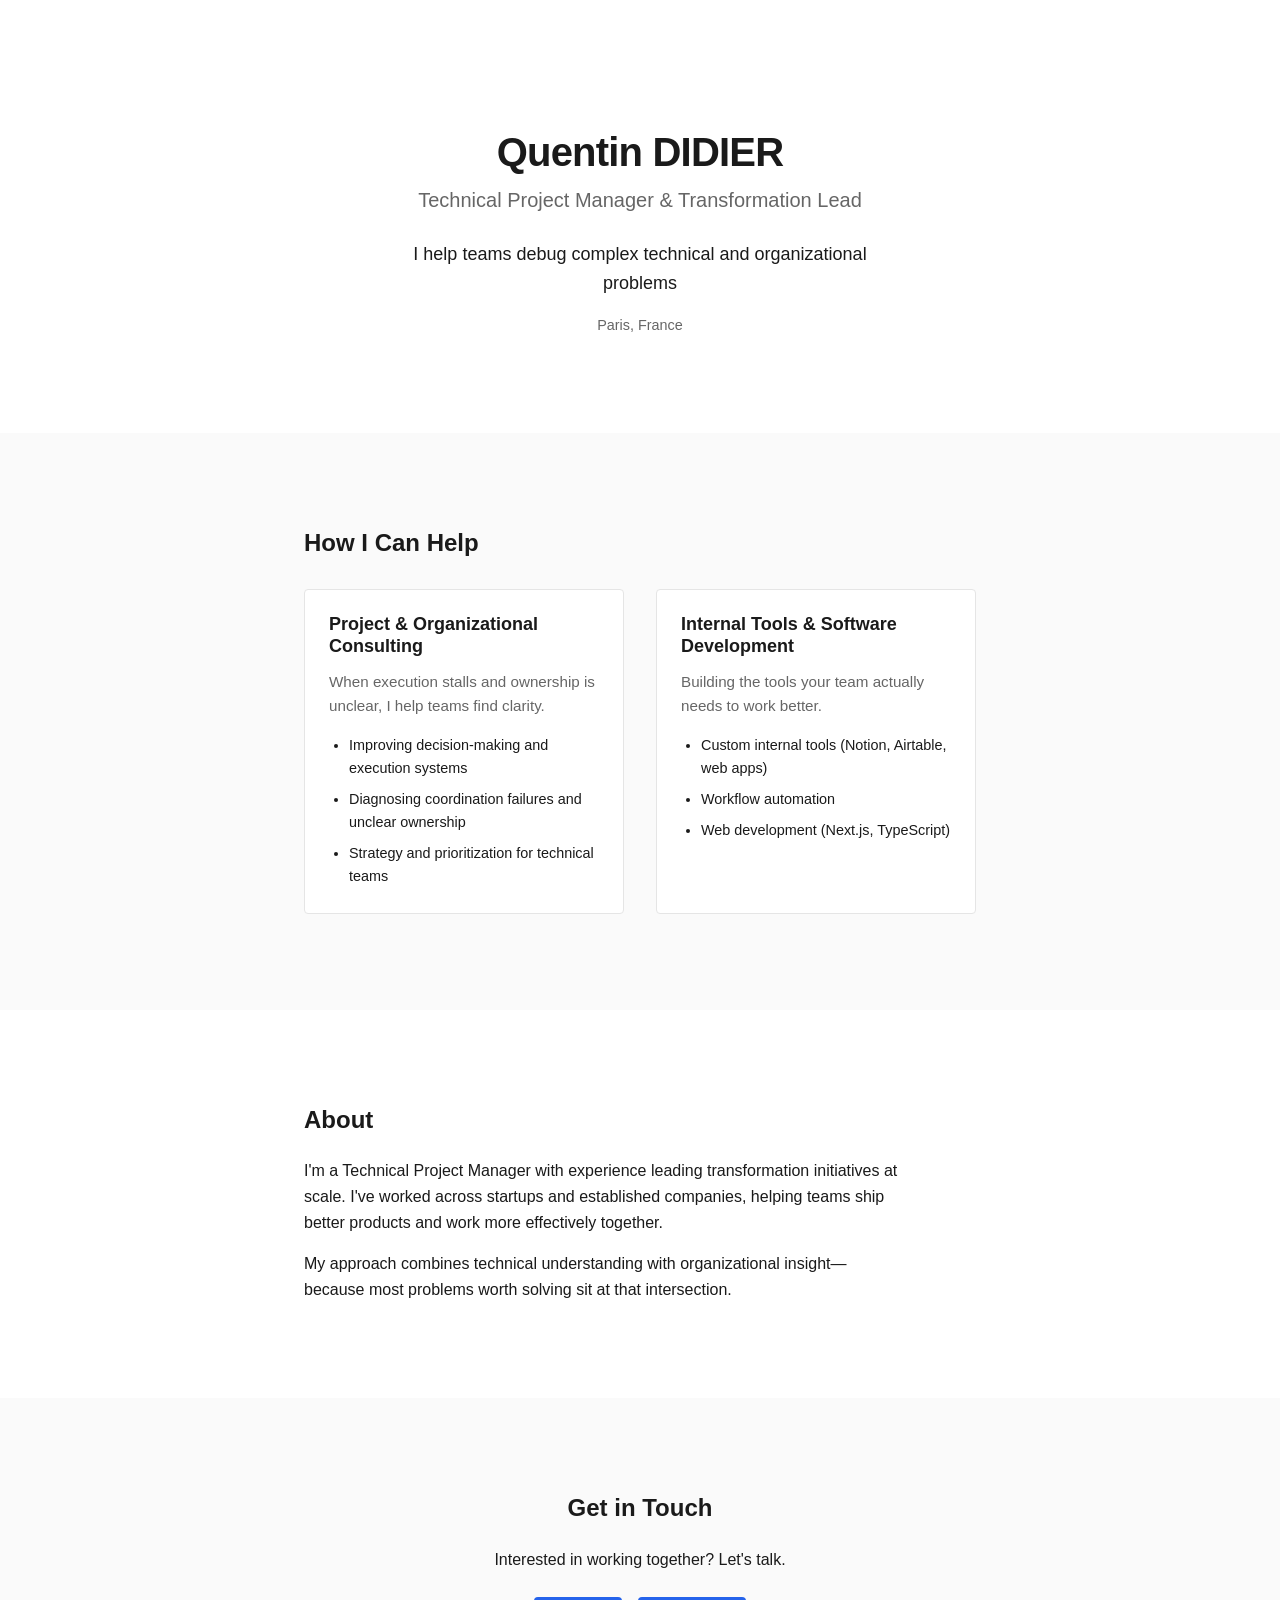
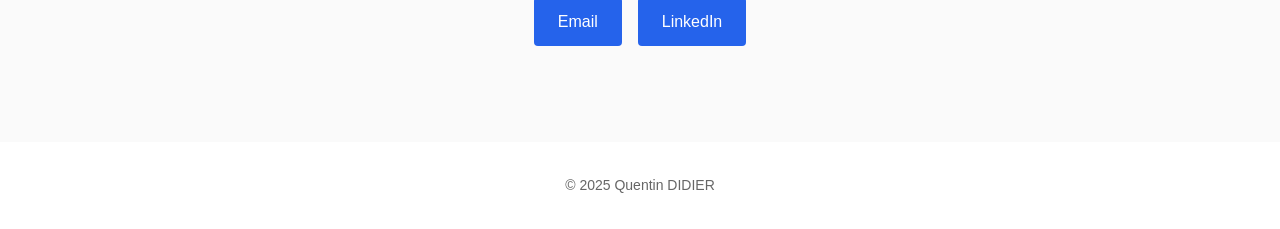
==== index.html @ a5c6af50 "Update contact email and LinkedIn URL" ====
<!DOCTYPE html>
<html lang="en">
<head>
    <meta charset="UTF-8">
    <meta name="viewport" content="width=device-width, initial-scale=1.0">
    <title>Quentin DIDIER - Technical Project Manager & Transformation Lead</title>
    <meta name="description" content="I help teams debug complex technical and organizational problems. Technical Project Manager & Transformation Lead based in Paris.">

    <!-- Open Graph / Social -->
    <meta property="og:type" content="website">
    <meta property="og:title" content="Quentin DIDIER - Technical Project Manager & Transformation Lead">
    <meta property="og:description" content="I help teams debug complex technical and organizational problems.">

    <link rel="stylesheet" href="css/style.css">
</head>
<body>
    <!-- Hero Section -->
    <header class="hero">
        <div class="container">
            <h1>Quentin DIDIER</h1>
            <p class="title">Technical Project Manager & Transformation Lead</p>
            <p class="tagline">I help teams debug complex technical and organizational problems</p>
            <p class="location">Paris, France</p>
        </div>
    </header>

    <!-- Services Section -->
    <section class="services" id="services">
        <div class="container">
            <h2>How I Can Help</h2>
            <div class="services-grid">
                <div class="service-card">
                    <h3>Project & Organizational Consulting</h3>
                    <p>When execution stalls and ownership is unclear, I help teams find clarity.</p>
                    <ul>
                        <li>Improving decision-making and execution systems</li>
                        <li>Diagnosing coordination failures and unclear ownership</li>
                        <li>Strategy and prioritization for technical teams</li>
                    </ul>
                </div>
                <div class="service-card">
                    <h3>Internal Tools & Software Development</h3>
                    <p>Building the tools your team actually needs to work better.</p>
                    <ul>
                        <li>Custom internal tools (Notion, Airtable, web apps)</li>
                        <li>Workflow automation</li>
                        <li>Web development (Next.js, TypeScript)</li>
                    </ul>
                </div>
            </div>
        </div>
    </section>

    <!-- About Section -->
    <section class="about" id="about">
        <div class="container">
            <h2>About</h2>
            <p>I'm a Technical Project Manager with experience leading transformation initiatives at scale. I've worked across startups and established companies, helping teams ship better products and work more effectively together.</p>
            <p>My approach combines technical understanding with organizational insight—because most problems worth solving sit at that intersection.</p>
        </div>
    </section>

    <!-- Contact Section -->
    <section class="contact" id="contact">
        <div class="container">
            <h2>Get in Touch</h2>
            <p>Interested in working together? Let's talk.</p>
            <div class="contact-links">
                <a href="mailto:quentin.didier708@gmail.com" class="contact-link">Email</a>
                <a href="https://www.linkedin.com/in/quentin-didier-521376197/" target="_blank" rel="noopener noreferrer" class="contact-link">LinkedIn</a>
            </div>
        </div>
    </section>

    <!-- Footer -->
    <footer>
        <div class="container">
            <p>&copy; 2025 Quentin DIDIER</p>
        </div>
    </footer>
</body>
</html>
---- css/style.css ----
/* Reset and Base Styles */
*,
*::before,
*::after {
    box-sizing: border-box;
    margin: 0;
    padding: 0;
}

:root {
    --color-text: #1a1a1a;
    --color-text-muted: #666;
    --color-background: #fff;
    --color-accent: #2563eb;
    --color-accent-hover: #1d4ed8;
    --color-border: #e5e5e5;
    --font-stack: -apple-system, BlinkMacSystemFont, "Segoe UI", Roboto, "Helvetica Neue", Arial, sans-serif;
    --max-width: 720px;
    --spacing-section: 6rem;
    --spacing-element: 1.5rem;
}

html {
    font-size: 16px;
    scroll-behavior: smooth;
}

body {
    font-family: var(--font-stack);
    color: var(--color-text);
    background-color: var(--color-background);
    line-height: 1.6;
    -webkit-font-smoothing: antialiased;
}

/* Container */
.container {
    max-width: var(--max-width);
    margin: 0 auto;
    padding: 0 1.5rem;
}

/* Typography */
h1, h2, h3 {
    line-height: 1.2;
    font-weight: 600;
}

h1 {
    font-size: 2.5rem;
    letter-spacing: -0.02em;
}

h2 {
    font-size: 1.5rem;
    margin-bottom: var(--spacing-element);
}

h3 {
    font-size: 1.125rem;
    margin-bottom: 0.75rem;
}

p {
    margin-bottom: 1rem;
}

p:last-child {
    margin-bottom: 0;
}

/* Hero Section */
.hero {
    padding: 8rem 0 6rem;
    text-align: center;
}

.hero h1 {
    margin-bottom: 0.5rem;
}

.hero .title {
    font-size: 1.25rem;
    color: var(--color-text-muted);
    margin-bottom: 1.5rem;
}

.hero .tagline {
    font-size: 1.125rem;
    max-width: 480px;
    margin: 0 auto 1rem;
}

.hero .location {
    color: var(--color-text-muted);
    font-size: 0.9rem;
    margin-bottom: 0;
}

/* Sections */
section {
    padding: var(--spacing-section) 0;
}

.services {
    background-color: #fafafa;
}

/* Services Grid */
.services-grid {
    display: grid;
    gap: 2rem;
    margin-top: 2rem;
}

@media (min-width: 600px) {
    .services-grid {
        grid-template-columns: 1fr 1fr;
    }
}

.service-card {
    background: var(--color-background);
    padding: 1.5rem;
    border: 1px solid var(--color-border);
    border-radius: 4px;
}

.service-card p {
    color: var(--color-text-muted);
    font-size: 0.95rem;
}

.service-card ul {
    margin-top: 1rem;
    padding-left: 1.25rem;
}

.service-card li {
    margin-bottom: 0.5rem;
    font-size: 0.9rem;
}

.service-card li:last-child {
    margin-bottom: 0;
}

/* About Section */
.about p {
    max-width: 600px;
}

/* Contact Section */
.contact {
    text-align: center;
    background-color: #fafafa;
}

.contact-links {
    display: flex;
    gap: 1rem;
    justify-content: center;
    margin-top: 1.5rem;
}

.contact-link {
    display: inline-block;
    padding: 0.75rem 1.5rem;
    background-color: var(--color-accent);
    color: var(--color-background);
    text-decoration: none;
    border-radius: 4px;
    font-weight: 500;
    transition: background-color 0.2s ease;
}

.contact-link:hover {
    background-color: var(--color-accent-hover);
}

/* Footer */
footer {
    padding: 2rem 0;
    text-align: center;
    color: var(--color-text-muted);
    font-size: 0.875rem;
}

/* Responsive */
@media (max-width: 600px) {
    :root {
        --spacing-section: 4rem;
    }

    h1 {
        font-size: 2rem;
    }

    .hero {
        padding: 5rem 0 4rem;
    }

    .hero .title {
        font-size: 1.1rem;
    }

    .hero .tagline {
        font-size: 1rem;
    }

    .contact-links {
        flex-direction: column;
        align-items: center;
    }

    .contact-link {
        width: 100%;
        max-width: 200px;
    }
}
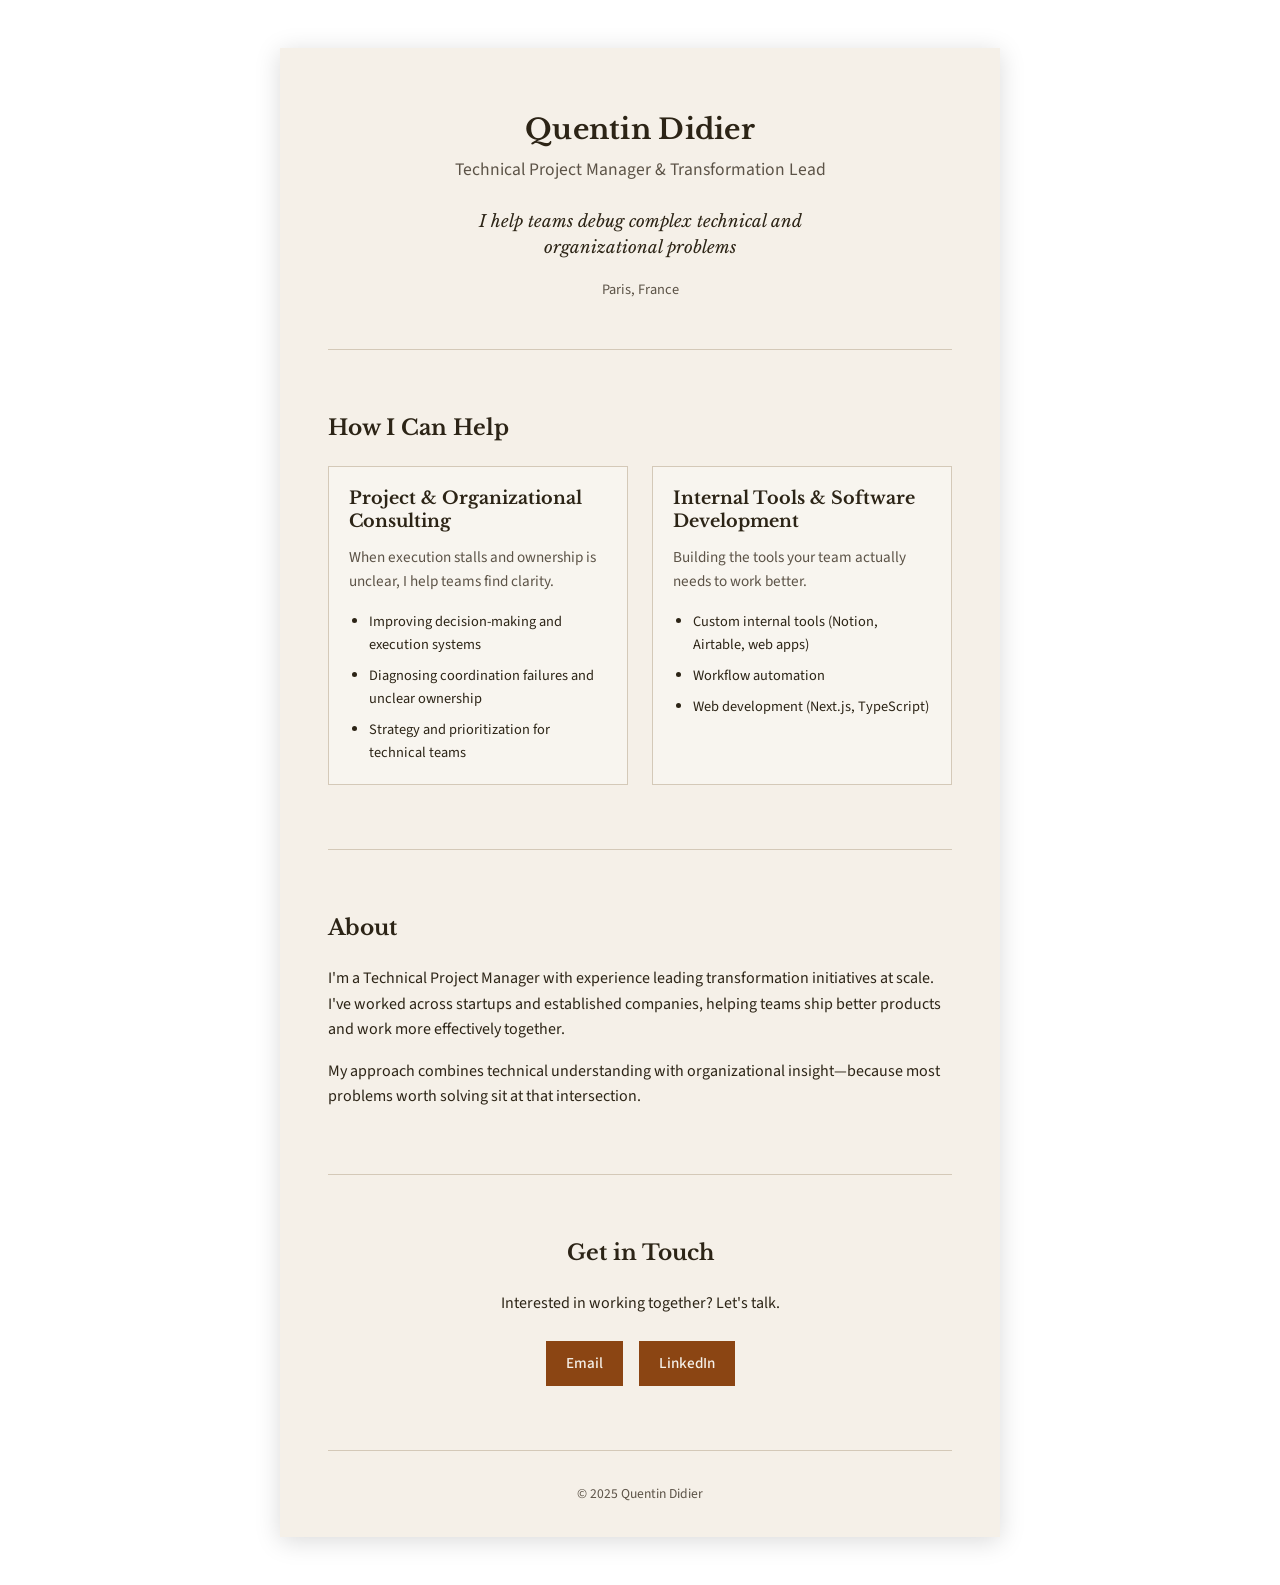
==== commit 21e94f30: "Redesign: warm paper aesthetic with antique map background - Fixed Cantino planisphere as full-page " ====
--- a/index.html
+++ b/index.html
@@ -3,30 +3,33 @@
 <head>
     <meta charset="UTF-8">
     <meta name="viewport" content="width=device-width, initial-scale=1.0">
-    <title>Quentin DIDIER - Technical Project Manager & Transformation Lead</title>
+    <title>Quentin Didier - Technical Project Manager & Transformation Lead</title>
     <meta name="description" content="I help teams debug complex technical and organizational problems. Technical Project Manager & Transformation Lead based in Paris.">
 
     <!-- Open Graph / Social -->
     <meta property="og:type" content="website">
-    <meta property="og:title" content="Quentin DIDIER - Technical Project Manager & Transformation Lead">
+    <meta property="og:title" content="Quentin Didier - Technical Project Manager & Transformation Lead">
     <meta property="og:description" content="I help teams debug complex technical and organizational problems.">
+
+    <!-- Fonts -->
+    <link rel="preconnect" href="https://fonts.googleapis.com">
+    <link rel="preconnect" href="https://fonts.gstatic.com" crossorigin>
+    <link href="https://fonts.googleapis.com/css2?family=Libre+Baskerville:ital,wght@0,400;0,700;1,400&family=Source+Sans+3:wght@400;500;600&display=swap" rel="stylesheet">
 
     <link rel="stylesheet" href="css/style.css">
 </head>
 <body>
-    <!-- Hero Section -->
-    <header class="hero">
-        <div class="container">
-            <h1>Quentin DIDIER</h1>
+    <main class="content-box">
+        <!-- Hero Section -->
+        <header class="hero">
+            <h1>Quentin Didier</h1>
             <p class="title">Technical Project Manager & Transformation Lead</p>
             <p class="tagline">I help teams debug complex technical and organizational problems</p>
             <p class="location">Paris, France</p>
-        </div>
-    </header>
+        </header>
 
-    <!-- Services Section -->
-    <section class="services" id="services">
-        <div class="container">
+        <!-- Services Section -->
+        <section class="services" id="services">
             <h2>How I Can Help</h2>
             <div class="services-grid">
                 <div class="service-card">
@@ -48,35 +51,29 @@
                     </ul>
                 </div>
             </div>
-        </div>
-    </section>
+        </section>
 
-    <!-- About Section -->
-    <section class="about" id="about">
-        <div class="container">
+        <!-- About Section -->
+        <section class="about" id="about">
             <h2>About</h2>
             <p>I'm a Technical Project Manager with experience leading transformation initiatives at scale. I've worked across startups and established companies, helping teams ship better products and work more effectively together.</p>
             <p>My approach combines technical understanding with organizational insight—because most problems worth solving sit at that intersection.</p>
-        </div>
-    </section>
+        </section>
 
-    <!-- Contact Section -->
-    <section class="contact" id="contact">
-        <div class="container">
+        <!-- Contact Section -->
+        <section class="contact" id="contact">
             <h2>Get in Touch</h2>
             <p>Interested in working together? Let's talk.</p>
             <div class="contact-links">
                 <a href="mailto:quentin.didier708@gmail.com" class="contact-link">Email</a>
                 <a href="https://www.linkedin.com/in/quentin-didier-521376197/" target="_blank" rel="noopener noreferrer" class="contact-link">LinkedIn</a>
             </div>
-        </div>
-    </section>
+        </section>
 
-    <!-- Footer -->
-    <footer>
-        <div class="container">
-            <p>&copy; 2025 Quentin DIDIER</p>
-        </div>
-    </footer>
+        <!-- Footer -->
+        <footer>
+            <p>&copy; 2025 Quentin Didier</p>
+        </footer>
+    </main>
 </body>
 </html>
--- a/css/style.css
+++ b/css/style.css
@@ -8,15 +8,21 @@
 }
 
 :root {
-    --color-text: #1a1a1a;
-    --color-text-muted: #666;
-    --color-background: #fff;
-    --color-accent: #2563eb;
-    --color-accent-hover: #1d4ed8;
-    --color-border: #e5e5e5;
-    --font-stack: -apple-system, BlinkMacSystemFont, "Segoe UI", Roboto, "Helvetica Neue", Arial, sans-serif;
+    /* Warm paper palette */
+    --color-paper: #f5f0e8;
+    --color-text: #2c2416;
+    --color-text-muted: #5c5347;
+    --color-accent: #8b4513;
+    --color-accent-hover: #6b3410;
+    --color-border: #d4c9b8;
+
+    /* Fonts */
+    --font-serif: 'Libre Baskerville', Georgia, serif;
+    --font-sans: 'Source Sans 3', -apple-system, BlinkMacSystemFont, sans-serif;
+
+    /* Layout */
     --max-width: 720px;
-    --spacing-section: 6rem;
+    --spacing-section: 4rem;
     --spacing-element: 1.5rem;
 }
 
@@ -25,39 +31,55 @@
     scroll-behavior: smooth;
 }
 
+/* Fixed map background */
 body {
-    font-family: var(--font-stack);
+    font-family: var(--font-sans);
     color: var(--color-text);
-    background-color: var(--color-background);
     line-height: 1.6;
     -webkit-font-smoothing: antialiased;
-}
-
-/* Container */
-.container {
+    background-image: url('../assets/Cantino_planisphere_(1502).jpg');
+    background-size: cover;
+    background-position: center;
+    background-attachment: fixed;
+    background-repeat: no-repeat;
+    min-height: 100vh;
+}
+
+/* Content box - scrollable paper container */
+.content-box {
     max-width: var(--max-width);
-    margin: 0 auto;
-    padding: 0 1.5rem;
+    margin: 2rem auto;
+    background-color: var(--color-paper);
+    box-shadow: 0 4px 24px rgba(0, 0, 0, 0.15);
+    padding: 0 2rem;
+}
+
+@media (min-width: 800px) {
+    .content-box {
+        margin: 3rem auto;
+        padding: 0 3rem;
+    }
 }
 
 /* Typography */
 h1, h2, h3 {
-    line-height: 1.2;
-    font-weight: 600;
+    font-family: var(--font-serif);
+    line-height: 1.3;
+    font-weight: 700;
 }
 
 h1 {
-    font-size: 2.5rem;
-    letter-spacing: -0.02em;
+    font-size: 1.75rem;
+    letter-spacing: 0.01em;
 }
 
 h2 {
-    font-size: 1.5rem;
+    font-size: 1.35rem;
     margin-bottom: var(--spacing-element);
 }
 
 h3 {
-    font-size: 1.125rem;
+    font-size: 1.1rem;
     margin-bottom: 0.75rem;
 }
 
@@ -71,8 +93,9 @@
 
 /* Hero Section */
 .hero {
-    padding: 8rem 0 6rem;
+    padding: 4rem 0 3rem;
     text-align: center;
+    border-bottom: 1px solid var(--color-border);
 }
 
 .hero h1 {
@@ -80,14 +103,16 @@
 }
 
 .hero .title {
-    font-size: 1.25rem;
+    font-size: 1.1rem;
     color: var(--color-text-muted);
     margin-bottom: 1.5rem;
 }
 
 .hero .tagline {
-    font-size: 1.125rem;
-    max-width: 480px;
+    font-family: var(--font-serif);
+    font-style: italic;
+    font-size: 1.05rem;
+    max-width: 420px;
     margin: 0 auto 1rem;
 }
 
@@ -100,17 +125,14 @@
 /* Sections */
 section {
     padding: var(--spacing-section) 0;
-}
-
-.services {
-    background-color: #fafafa;
+    border-bottom: 1px solid var(--color-border);
 }
 
 /* Services Grid */
 .services-grid {
     display: grid;
-    gap: 2rem;
-    margin-top: 2rem;
+    gap: 1.5rem;
+    margin-top: 1.5rem;
 }
 
 @media (min-width: 600px) {
@@ -120,10 +142,9 @@
 }
 
 .service-card {
-    background: var(--color-background);
-    padding: 1.5rem;
+    padding: 1.25rem;
     border: 1px solid var(--color-border);
-    border-radius: 4px;
+    background-color: rgba(255, 255, 255, 0.3);
 }
 
 .service-card p {
@@ -147,13 +168,12 @@
 
 /* About Section */
 .about p {
-    max-width: 600px;
+    max-width: 100%;
 }
 
 /* Contact Section */
 .contact {
     text-align: center;
-    background-color: #fafafa;
 }
 
 .contact-links {
@@ -165,12 +185,12 @@
 
 .contact-link {
     display: inline-block;
-    padding: 0.75rem 1.5rem;
+    padding: 0.65rem 1.25rem;
     background-color: var(--color-accent);
-    color: var(--color-background);
+    color: var(--color-paper);
     text-decoration: none;
-    border-radius: 4px;
     font-weight: 500;
+    font-size: 0.95rem;
     transition: background-color 0.2s ease;
 }
 
@@ -183,25 +203,31 @@
     padding: 2rem 0;
     text-align: center;
     color: var(--color-text-muted);
-    font-size: 0.875rem;
+    font-size: 0.85rem;
 }
 
 /* Responsive */
 @media (max-width: 600px) {
     :root {
-        --spacing-section: 4rem;
+        --spacing-section: 3rem;
+    }
+
+    .content-box {
+        margin: 0;
+        box-shadow: none;
+        padding: 0 1.25rem;
     }
 
     h1 {
-        font-size: 2rem;
+        font-size: 1.5rem;
     }
 
     .hero {
-        padding: 5rem 0 4rem;
+        padding: 3rem 0 2.5rem;
     }
 
     .hero .title {
-        font-size: 1.1rem;
+        font-size: 1rem;
     }
 
     .hero .tagline {
@@ -215,6 +241,6 @@
 
     .contact-link {
         width: 100%;
-        max-width: 200px;
-    }
-}
+        max-width: 180px;
+    }
+}
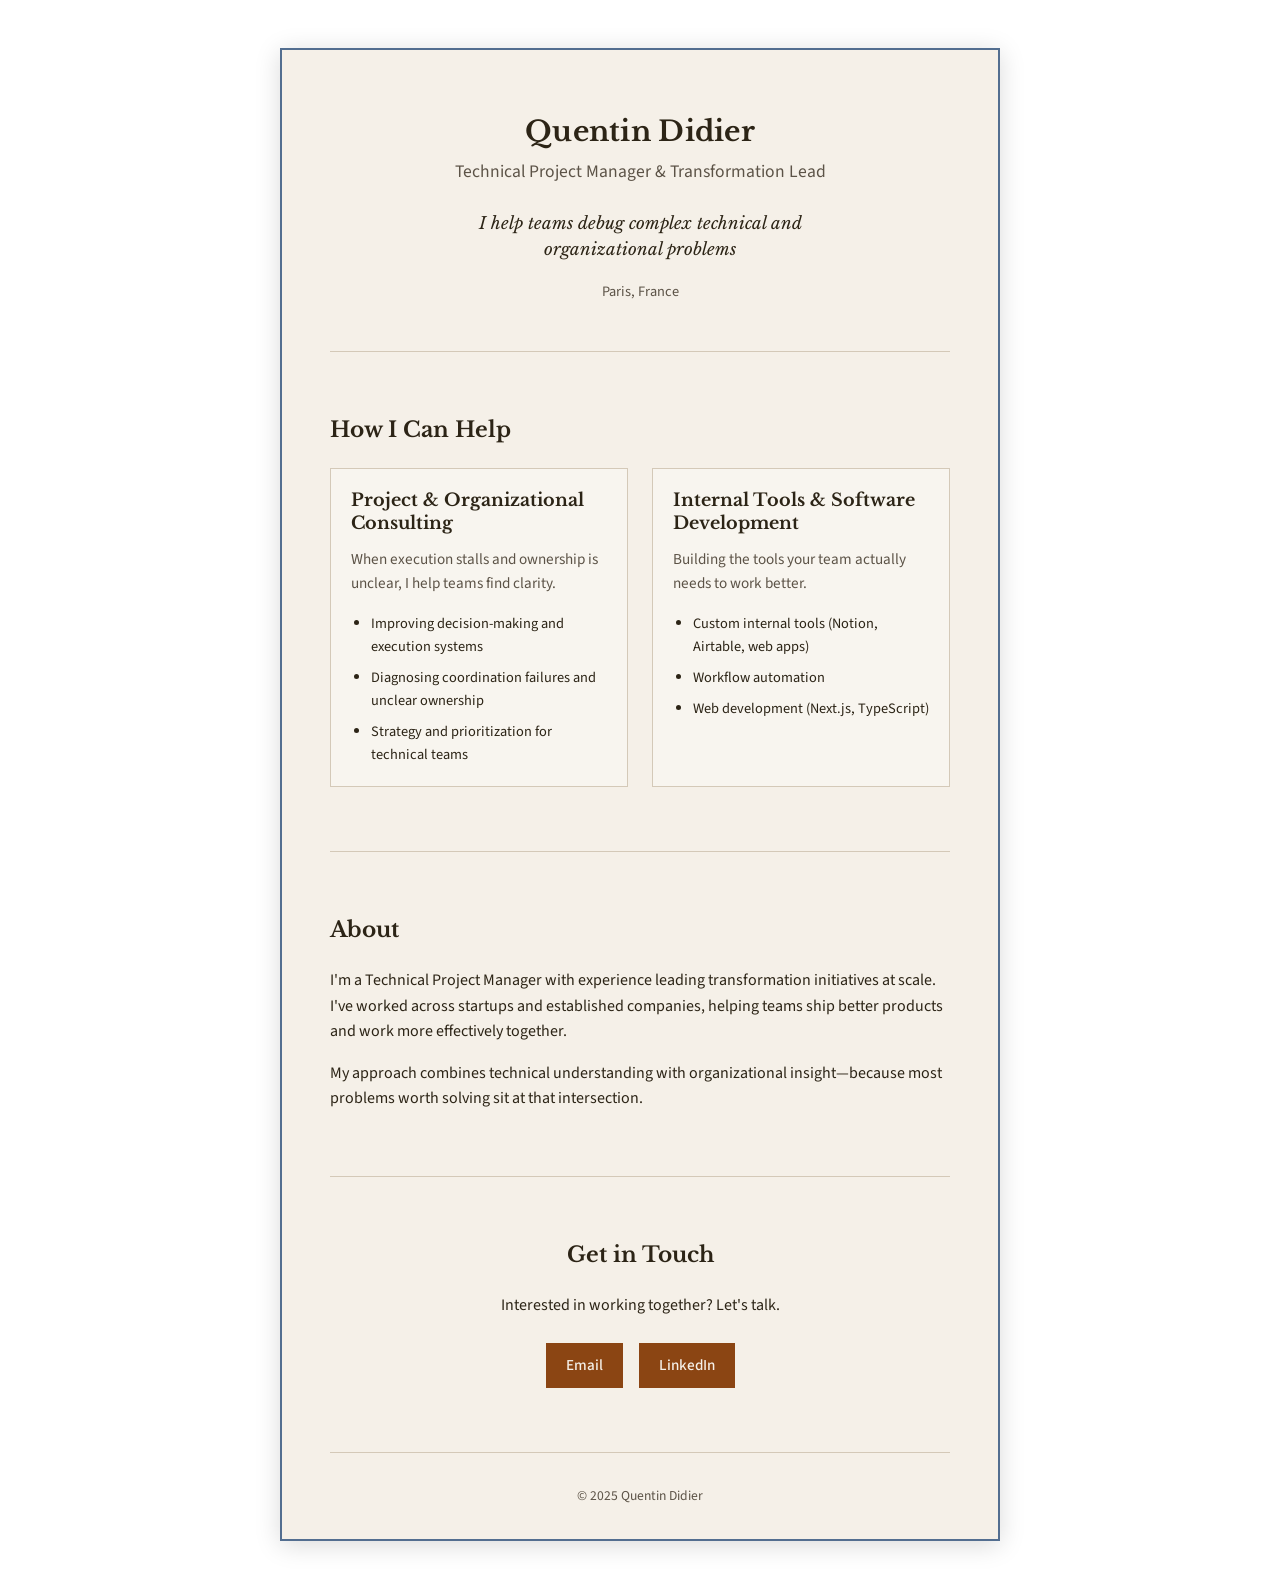
==== commit d3775002: "Add Q favicon" ====
--- a/index.html
+++ b/index.html
@@ -10,6 +10,9 @@
     <meta property="og:type" content="website">
     <meta property="og:title" content="Quentin Didier - Technical Project Manager & Transformation Lead">
     <meta property="og:description" content="I help teams debug complex technical and organizational problems.">
+
+    <!-- Favicon -->
+    <link rel="icon" type="image/png" href="assets/Q_icon.png">
 
     <!-- Fonts -->
     <link rel="preconnect" href="https://fonts.googleapis.com">
--- a/css/style.css
+++ b/css/style.css
@@ -51,6 +51,7 @@
     margin: 2rem auto;
     background-color: var(--color-paper);
     box-shadow: 0 4px 24px rgba(0, 0, 0, 0.15);
+    border: 2px solid #536e90;
     padding: 0 2rem;
 }
 
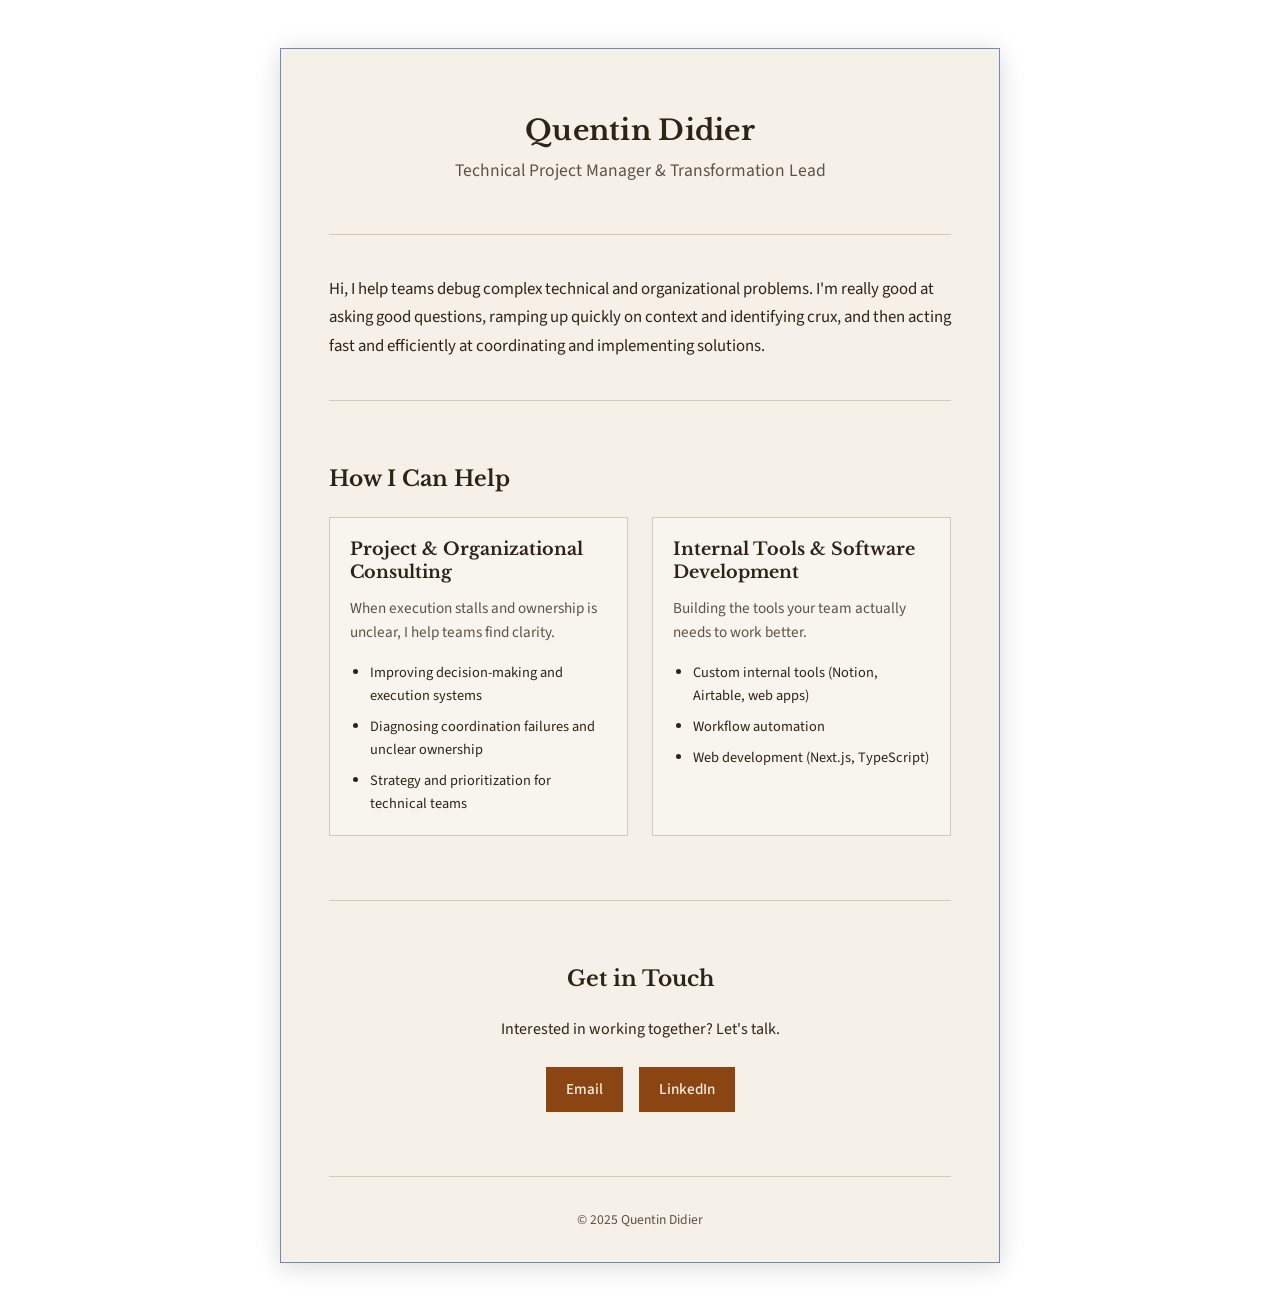
==== commit ceb3e165: "Simplify header, add intro section, remove About" ====
--- a/index.html
+++ b/index.html
@@ -27,9 +27,12 @@
         <header class="hero">
             <h1>Quentin Didier</h1>
             <p class="title">Technical Project Manager & Transformation Lead</p>
-            <p class="tagline">I help teams debug complex technical and organizational problems</p>
-            <p class="location">Paris, France</p>
         </header>
+
+        <!-- Intro Section -->
+        <section class="intro">
+            <p>Hi, I help teams debug complex technical and organizational problems. I'm really good at asking good questions, ramping up quickly on context and identifying crux, and then acting fast and efficiently at coordinating and implementing solutions.</p>
+        </section>
 
         <!-- Services Section -->
         <section class="services" id="services">
@@ -56,13 +59,6 @@
             </div>
         </section>
 
-        <!-- About Section -->
-        <section class="about" id="about">
-            <h2>About</h2>
-            <p>I'm a Technical Project Manager with experience leading transformation initiatives at scale. I've worked across startups and established companies, helping teams ship better products and work more effectively together.</p>
-            <p>My approach combines technical understanding with organizational insight—because most problems worth solving sit at that intersection.</p>
-        </section>
-
         <!-- Contact Section -->
         <section class="contact" id="contact">
             <h2>Get in Touch</h2>
--- a/css/style.css
+++ b/css/style.css
@@ -51,7 +51,7 @@
     margin: 2rem auto;
     background-color: var(--color-paper);
     box-shadow: 0 4px 24px rgba(0, 0, 0, 0.15);
-    border: 2px solid #536e90;
+    border: 1px solid #1d48979d;
     padding: 0 2rem;
 }
 
@@ -106,20 +106,18 @@
 .hero .title {
     font-size: 1.1rem;
     color: var(--color-text-muted);
-    margin-bottom: 1.5rem;
-}
-
-.hero .tagline {
-    font-family: var(--font-serif);
-    font-style: italic;
+    margin-bottom: 0;
+}
+
+/* Intro Section */
+.intro {
+    padding: 2.5rem 0;
+    border-bottom: 1px solid var(--color-border);
+}
+
+.intro p {
     font-size: 1.05rem;
-    max-width: 420px;
-    margin: 0 auto 1rem;
-}
-
-.hero .location {
-    color: var(--color-text-muted);
-    font-size: 0.9rem;
+    line-height: 1.7;
     margin-bottom: 0;
 }
 
@@ -165,11 +163,6 @@
 
 .service-card li:last-child {
     margin-bottom: 0;
-}
-
-/* About Section */
-.about p {
-    max-width: 100%;
 }
 
 /* Contact Section */
@@ -231,10 +224,6 @@
         font-size: 1rem;
     }
 
-    .hero .tagline {
-        font-size: 1rem;
-    }
-
     .contact-links {
         flex-direction: column;
         align-items: center;
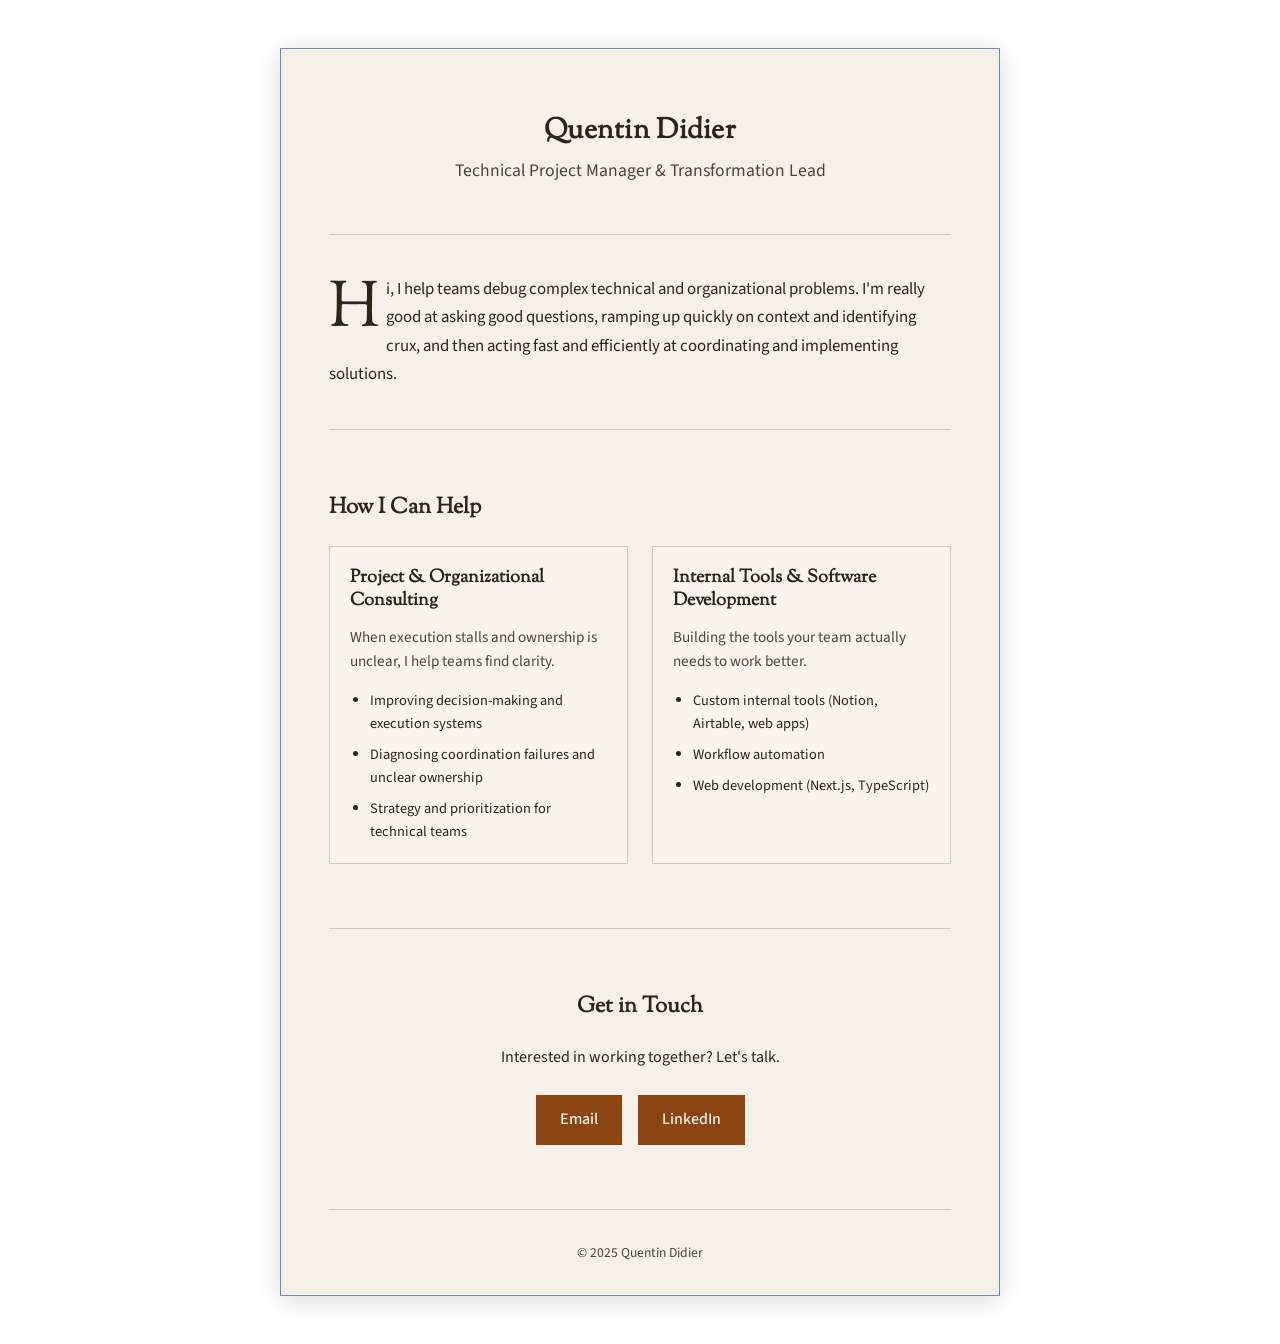
==== commit 71344960: "Switch font from Libre Baskerville to Sorts Mill Goudy" ====
--- a/index.html
+++ b/index.html
@@ -17,7 +17,7 @@
     <!-- Fonts -->
     <link rel="preconnect" href="https://fonts.googleapis.com">
     <link rel="preconnect" href="https://fonts.gstatic.com" crossorigin>
-    <link href="https://fonts.googleapis.com/css2?family=Libre+Baskerville:ital,wght@0,400;0,700;1,400&family=Source+Sans+3:wght@400;500;600&display=swap" rel="stylesheet">
+    <link href="https://fonts.googleapis.com/css2?family=Sorts+Mill+Goudy:ital@0;1&family=Source+Sans+3:wght@400;500;600&display=swap" rel="stylesheet">
 
     <link rel="stylesheet" href="css/style.css">
 </head>
--- a/css/style.css
+++ b/css/style.css
@@ -11,13 +11,13 @@
     /* Warm paper palette */
     --color-paper: #f5f0e8;
     --color-text: #2c2416;
-    --color-text-muted: #5c5347;
+    --color-text-muted: #4a453c;
     --color-accent: #8b4513;
     --color-accent-hover: #6b3410;
     --color-border: #d4c9b8;
 
     /* Fonts */
-    --font-serif: 'Libre Baskerville', Georgia, serif;
+    --font-serif: 'Sorts Mill Goudy', Georgia, serif;
     --font-sans: 'Source Sans 3', -apple-system, BlinkMacSystemFont, sans-serif;
 
     /* Layout */
@@ -121,6 +121,16 @@
     margin-bottom: 0;
 }
 
+/* Drop cap */
+.intro p::first-letter {
+    float: left;
+    font-family: var(--font-serif);
+    font-size: 4rem;
+    line-height: 0.65;
+    margin: 0.25em 0.1em 0 0;
+    color: var(--color-text);
+}
+
 /* Sections */
 section {
     padding: var(--spacing-section) 0;
@@ -179,12 +189,13 @@
 
 .contact-link {
     display: inline-block;
-    padding: 0.65rem 1.25rem;
+    padding: 0.75rem 1.5rem;
+    min-height: 44px;
     background-color: var(--color-accent);
     color: var(--color-paper);
     text-decoration: none;
     font-weight: 500;
-    font-size: 0.95rem;
+    font-size: 1rem;
     transition: background-color 0.2s ease;
 }
 
@@ -206,9 +217,16 @@
         --spacing-section: 3rem;
     }
 
+    /* Fix iOS background-attachment: fixed bug */
+    body {
+        background-attachment: scroll;
+    }
+
     .content-box {
         margin: 0;
         box-shadow: none;
+        border-left: none;
+        border-right: none;
         padding: 0 1.25rem;
     }
 
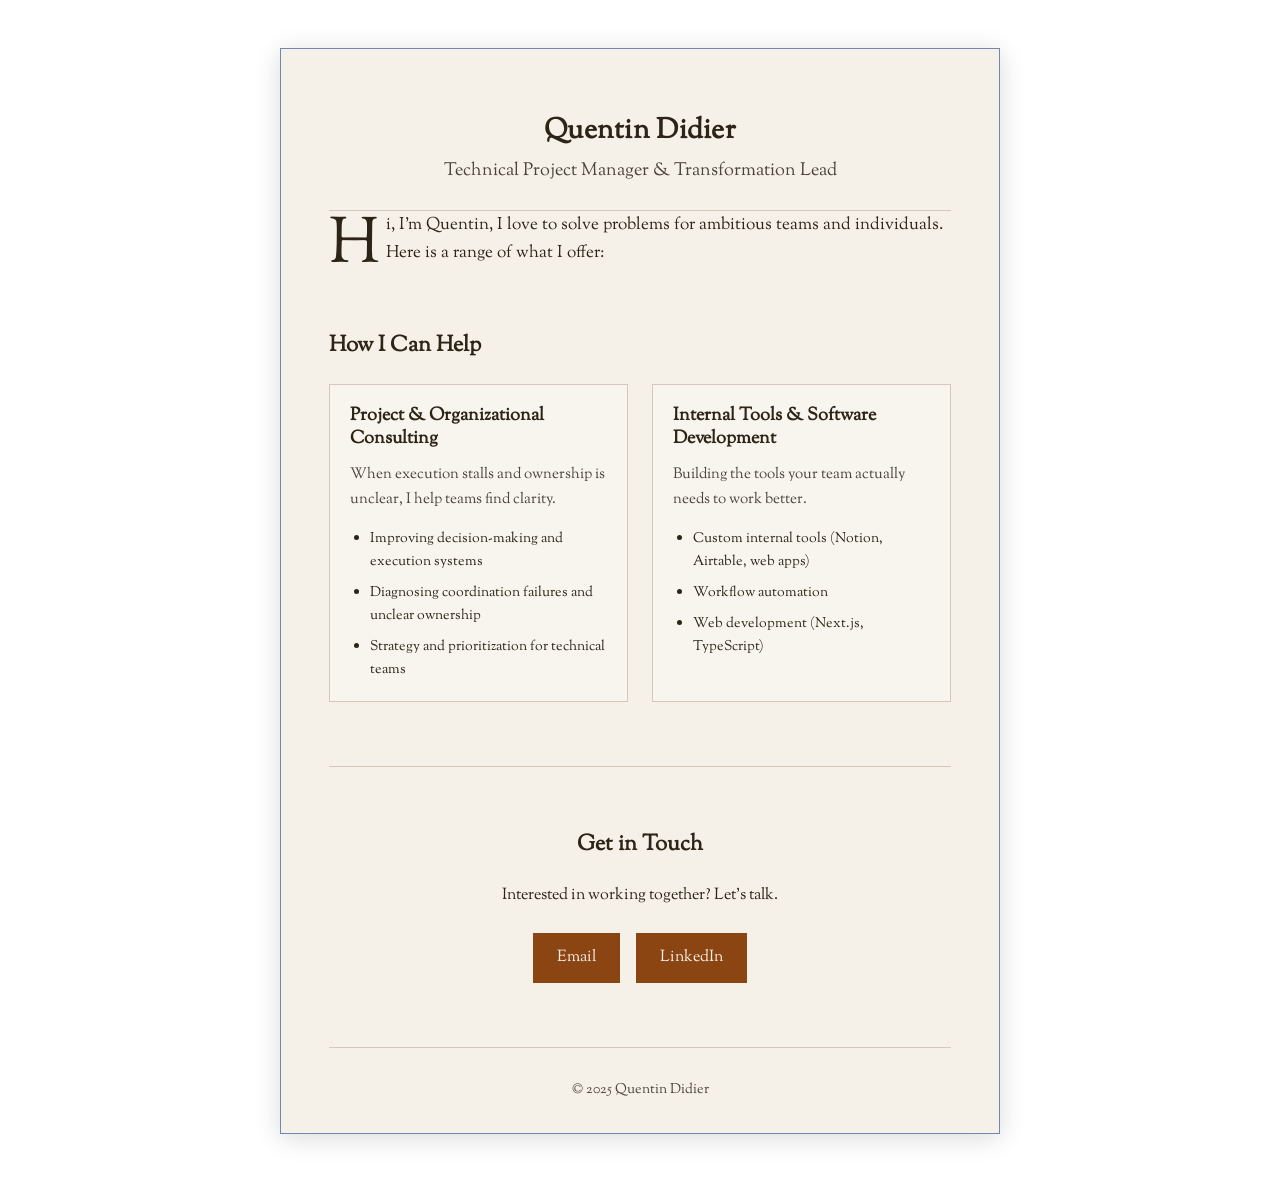
==== commit c96391ae: "Update intro section text and remove top padding - Simplify intro text with personal introduction - " ====
--- a/index.html
+++ b/index.html
@@ -31,7 +31,7 @@
 
         <!-- Intro Section -->
         <section class="intro">
-            <p>Hi, I help teams debug complex technical and organizational problems. I'm really good at asking good questions, ramping up quickly on context and identifying crux, and then acting fast and efficiently at coordinating and implementing solutions.</p>
+            <p>Hi, I'm Quentin, I love to solve problems for ambitious teams and individuals. Here is a range of what I offer:</p>
         </section>
 
         <!-- Services Section -->
--- a/css/style.css
+++ b/css/style.css
@@ -33,7 +33,7 @@
 
 /* Fixed map background */
 body {
-    font-family: var(--font-sans);
+    font-family: var(--font-serif);
     color: var(--color-text);
     line-height: 1.6;
     -webkit-font-smoothing: antialiased;
@@ -94,7 +94,7 @@
 
 /* Hero Section */
 .hero {
-    padding: 4rem 0 3rem;
+    padding: 4rem 0 1.5rem;
     text-align: center;
     border-bottom: 1px solid var(--color-border);
 }
@@ -111,8 +111,8 @@
 
 /* Intro Section */
 .intro {
-    padding: 2.5rem 0;
-    border-bottom: 1px solid var(--color-border);
+    padding: 0rem 0;
+    border-bottom: none;
 }
 
 .intro p {
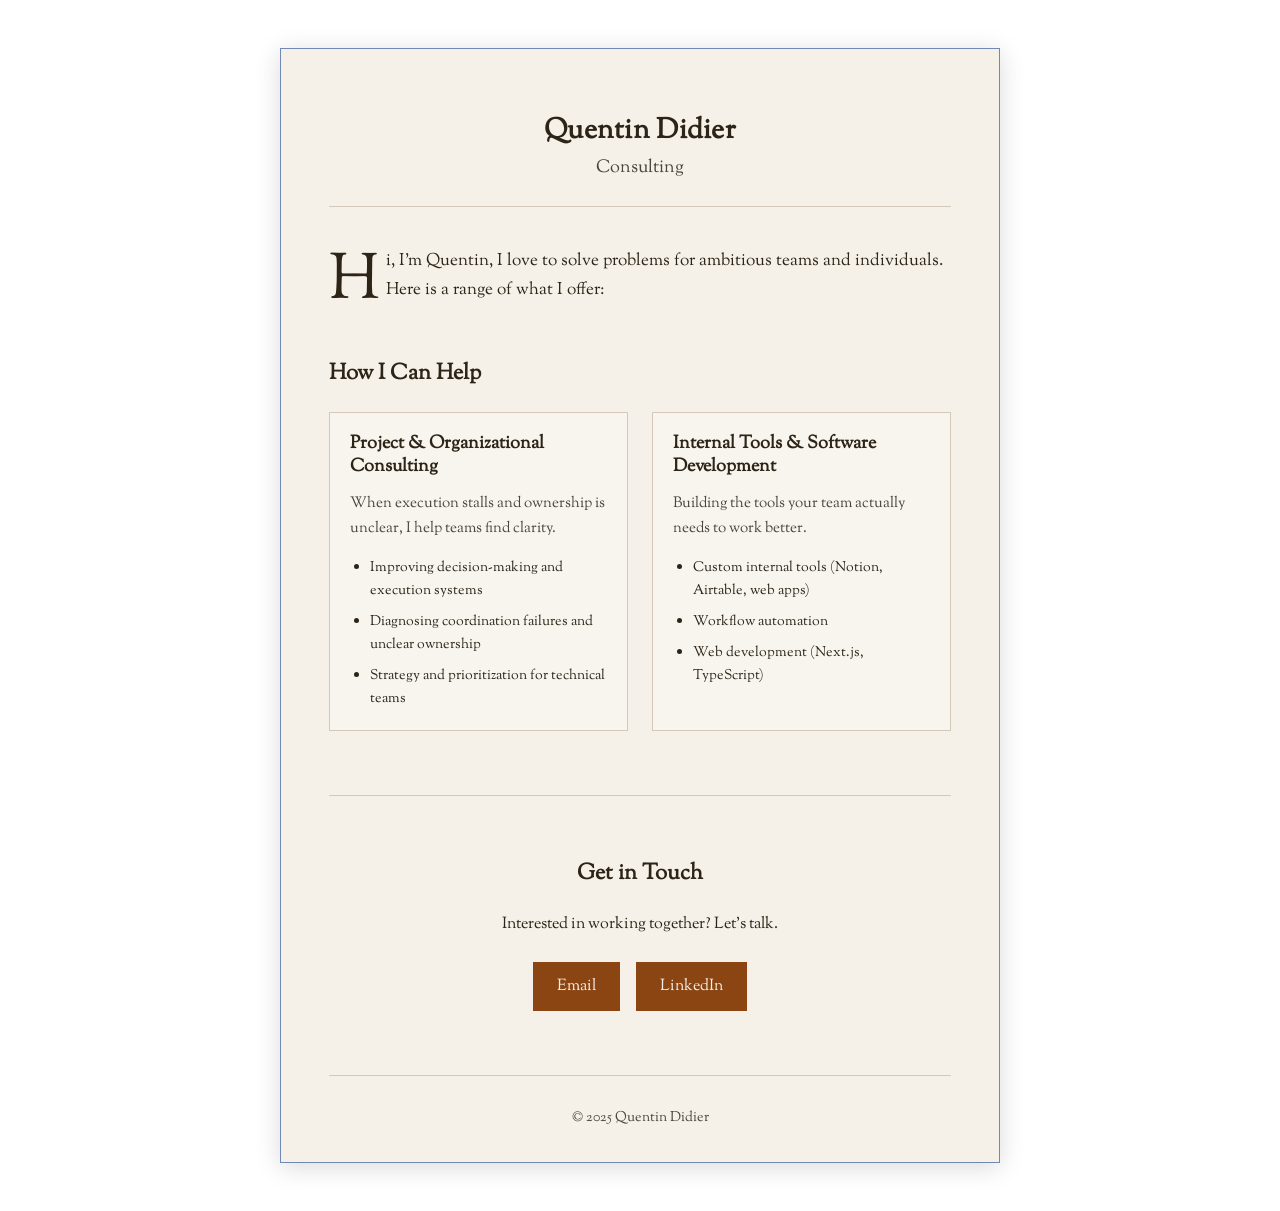
==== commit 5404bbab: "Simplify hero section and clean up docs - Change title to "Consulting" - Reduce hero h1 margin from " ====
--- a/index.html
+++ b/index.html
@@ -26,7 +26,7 @@
         <!-- Hero Section -->
         <header class="hero">
             <h1>Quentin Didier</h1>
-            <p class="title">Technical Project Manager & Transformation Lead</p>
+            <p class="title">Consulting</p>
         </header>
 
         <!-- Intro Section -->
--- a/css/style.css
+++ b/css/style.css
@@ -100,7 +100,7 @@
 }
 
 .hero h1 {
-    margin-bottom: 0.5rem;
+    margin-bottom: 0.3rem;
 }
 
 .hero .title {
@@ -111,7 +111,7 @@
 
 /* Intro Section */
 .intro {
-    padding: 0rem 0;
+    padding: 2.5rem 0;
     border-bottom: none;
 }
 
@@ -135,6 +135,11 @@
 section {
     padding: var(--spacing-section) 0;
     border-bottom: 1px solid var(--color-border);
+}
+
+/* Services Section */
+.services {
+    padding-top: 1rem;
 }
 
 /* Services Grid */
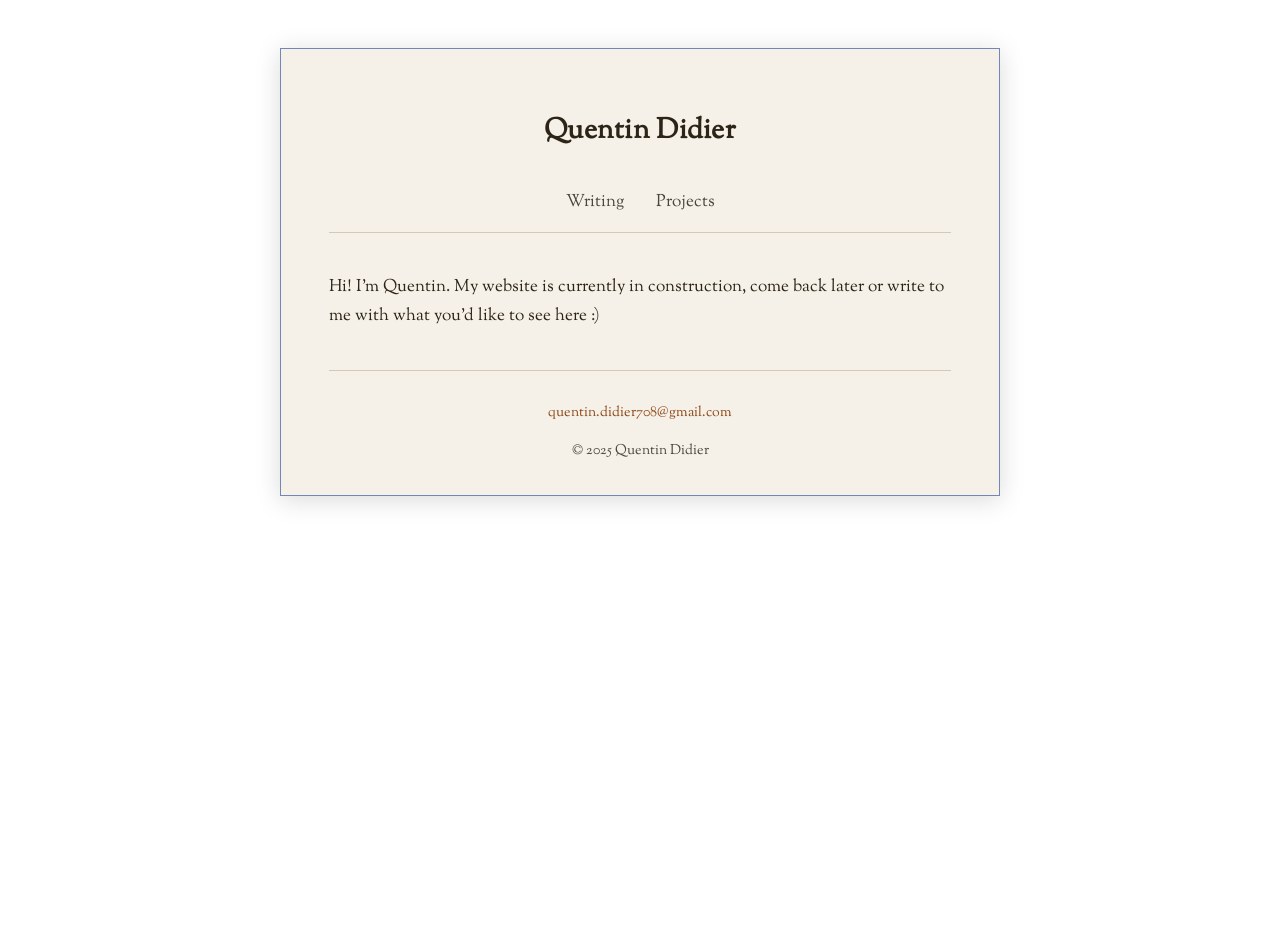
==== commit 2078fc21: "Update intro text with under-construction message Co-Authored-By: Claude Opus 4.6 (1M context) <nore" ====
--- a/index.html
+++ b/index.html
@@ -3,13 +3,13 @@
 <head>
     <meta charset="UTF-8">
     <meta name="viewport" content="width=device-width, initial-scale=1.0">
-    <title>Quentin Didier - Technical Project Manager & Transformation Lead</title>
-    <meta name="description" content="I help teams debug complex technical and organizational problems. Technical Project Manager & Transformation Lead based in Paris.">
+    <title>Quentin Didier</title>
+    <meta name="description" content="Quentin Didier's personal website.">
 
     <!-- Open Graph / Social -->
     <meta property="og:type" content="website">
-    <meta property="og:title" content="Quentin Didier - Technical Project Manager & Transformation Lead">
-    <meta property="og:description" content="I help teams debug complex technical and organizational problems.">
+    <meta property="og:title" content="Quentin Didier">
+    <meta property="og:description" content="Quentin Didier's personal website.">
 
     <!-- Favicon -->
     <link rel="icon" type="image/png" href="assets/Q_icon.png">
@@ -23,54 +23,21 @@
 </head>
 <body>
     <main class="content-box">
-        <!-- Hero Section -->
         <header class="hero">
-            <h1>Quentin Didier</h1>
-            <p class="title">Consulting</p>
+            <h1><a href="/">Quentin Didier</a></h1>
         </header>
 
-        <!-- Intro Section -->
+        <nav class="nav">
+            <a href="/writing/">Writing</a>
+            <a href="/projects/">Projects</a>
+        </nav>
+
         <section class="intro">
-            <p>Hi, I'm Quentin, I love to solve problems for ambitious teams and individuals. Here is a range of what I offer:</p>
+            <p>Hi! I'm Quentin. My website is currently in construction, come back later or write to me with what you'd like to see here :)</p>
         </section>
 
-        <!-- Services Section -->
-        <section class="services" id="services">
-            <h2>How I Can Help</h2>
-            <div class="services-grid">
-                <div class="service-card">
-                    <h3>Project & Organizational Consulting</h3>
-                    <p>When execution stalls and ownership is unclear, I help teams find clarity.</p>
-                    <ul>
-                        <li>Improving decision-making and execution systems</li>
-                        <li>Diagnosing coordination failures and unclear ownership</li>
-                        <li>Strategy and prioritization for technical teams</li>
-                    </ul>
-                </div>
-                <div class="service-card">
-                    <h3>Internal Tools & Software Development</h3>
-                    <p>Building the tools your team actually needs to work better.</p>
-                    <ul>
-                        <li>Custom internal tools (Notion, Airtable, web apps)</li>
-                        <li>Workflow automation</li>
-                        <li>Web development (Next.js, TypeScript)</li>
-                    </ul>
-                </div>
-            </div>
-        </section>
-
-        <!-- Contact Section -->
-        <section class="contact" id="contact">
-            <h2>Get in Touch</h2>
-            <p>Interested in working together? Let's talk.</p>
-            <div class="contact-links">
-                <a href="mailto:quentin.didier708@gmail.com" class="contact-link">Email</a>
-                <a href="https://www.linkedin.com/in/quentin-didier-521376197/" target="_blank" rel="noopener noreferrer" class="contact-link">LinkedIn</a>
-            </div>
-        </section>
-
-        <!-- Footer -->
         <footer>
+            <p><a href="mailto:quentin.didier708@gmail.com">quentin.didier708@gmail.com</a></p>
             <p>&copy; 2025 Quentin Didier</p>
         </footer>
     </main>
--- a/css/style.css
+++ b/css/style.css
@@ -96,23 +96,49 @@
 .hero {
     padding: 4rem 0 1.5rem;
     text-align: center;
+}
+
+.hero h1 {
+    margin-bottom: 0;
+}
+
+.hero h1 a {
+    color: inherit;
+    text-decoration: none;
+}
+
+.hero h1 a:hover {
+    color: var(--color-accent);
+}
+
+/* Nav */
+.nav {
+    display: flex;
+    justify-content: center;
+    gap: 2rem;
+    padding: 1rem 0;
     border-bottom: 1px solid var(--color-border);
 }
 
-.hero h1 {
-    margin-bottom: 0.3rem;
-}
-
-.hero .title {
-    font-size: 1.1rem;
-    color: var(--color-text-muted);
-    margin-bottom: 0;
+.nav a {
+    color: var(--color-text-muted);
+    text-decoration: none;
+    font-size: 1.05rem;
+}
+
+.nav a:hover {
+    color: var(--color-accent);
+}
+
+.nav a.active {
+    color: var(--color-accent);
+    border-bottom: 2px solid var(--color-accent);
+    padding-bottom: 2px;
 }
 
 /* Intro Section */
 .intro {
     padding: 2.5rem 0;
-    border-bottom: none;
 }
 
 .intro p {
@@ -121,91 +147,58 @@
     margin-bottom: 0;
 }
 
-/* Drop cap */
-.intro p::first-letter {
-    float: left;
-    font-family: var(--font-serif);
-    font-size: 4rem;
-    line-height: 0.65;
-    margin: 0.25em 0.1em 0 0;
-    color: var(--color-text);
-}
-
 /* Sections */
 section {
     padding: var(--spacing-section) 0;
+}
+
+/* Page Content (sub-pages) */
+.page-content {
+    padding: 2.5rem 0;
+}
+
+/* Placeholder text */
+.placeholder {
+    font-style: italic;
+    color: var(--color-text-muted);
+}
+
+/* Listing (future writing/project entries) */
+.listing {
+    list-style: none;
+    padding: 0;
+}
+
+.listing li {
     border-bottom: 1px solid var(--color-border);
 }
 
-/* Services Section */
-.services {
-    padding-top: 1rem;
-}
-
-/* Services Grid */
-.services-grid {
-    display: grid;
-    gap: 1.5rem;
-    margin-top: 1.5rem;
-}
-
-@media (min-width: 600px) {
-    .services-grid {
-        grid-template-columns: 1fr 1fr;
-    }
-}
-
-.service-card {
-    padding: 1.25rem;
-    border: 1px solid var(--color-border);
-    background-color: rgba(255, 255, 255, 0.3);
-}
-
-.service-card p {
-    color: var(--color-text-muted);
-    font-size: 0.95rem;
-}
-
-.service-card ul {
-    margin-top: 1rem;
-    padding-left: 1.25rem;
-}
-
-.service-card li {
-    margin-bottom: 0.5rem;
-    font-size: 0.9rem;
-}
-
-.service-card li:last-child {
-    margin-bottom: 0;
-}
-
-/* Contact Section */
-.contact {
-    text-align: center;
-}
-
-.contact-links {
+.listing li:last-child {
+    border-bottom: none;
+}
+
+.listing a {
     display: flex;
-    gap: 1rem;
-    justify-content: center;
-    margin-top: 1.5rem;
-}
-
-.contact-link {
-    display: inline-block;
-    padding: 0.75rem 1.5rem;
-    min-height: 44px;
-    background-color: var(--color-accent);
-    color: var(--color-paper);
-    text-decoration: none;
-    font-weight: 500;
-    font-size: 1rem;
-    transition: background-color 0.2s ease;
-}
-
-.contact-link:hover {
-    background-color: var(--color-accent-hover);
+    justify-content: space-between;
+    align-items: baseline;
+    padding: 0.75rem 0;
+    color: var(--color-text);
+    text-decoration: none;
+}
+
+.listing a:hover {
+    color: var(--color-accent);
+}
+
+.listing-title {
+    font-size: 1.05rem;
+}
+
+.listing-date {
+    font-size: 0.85rem;
+    color: var(--color-text-muted);
+    flex-shrink: 0;
+    margin-left: 1rem;
 }
 
 /* Footer */
@@ -214,6 +207,16 @@
     text-align: center;
     color: var(--color-text-muted);
     font-size: 0.85rem;
+    border-top: 1px solid var(--color-border);
+}
+
+footer a {
+    color: var(--color-accent);
+    text-decoration: none;
+}
+
+footer a:hover {
+    color: var(--color-accent-hover);
 }
 
 /* Responsive */
@@ -240,20 +243,19 @@
     }
 
     .hero {
-        padding: 3rem 0 2.5rem;
-    }
-
-    .hero .title {
-        font-size: 1rem;
-    }
-
-    .contact-links {
+        padding: 3rem 0 1.5rem;
+    }
+
+    .nav {
+        gap: 1.5rem;
+    }
+
+    .listing a {
         flex-direction: column;
-        align-items: center;
-    }
-
-    .contact-link {
-        width: 100%;
-        max-width: 180px;
-    }
-}
+        gap: 0.25rem;
+    }
+
+    .listing-date {
+        margin-left: 0;
+    }
+}
